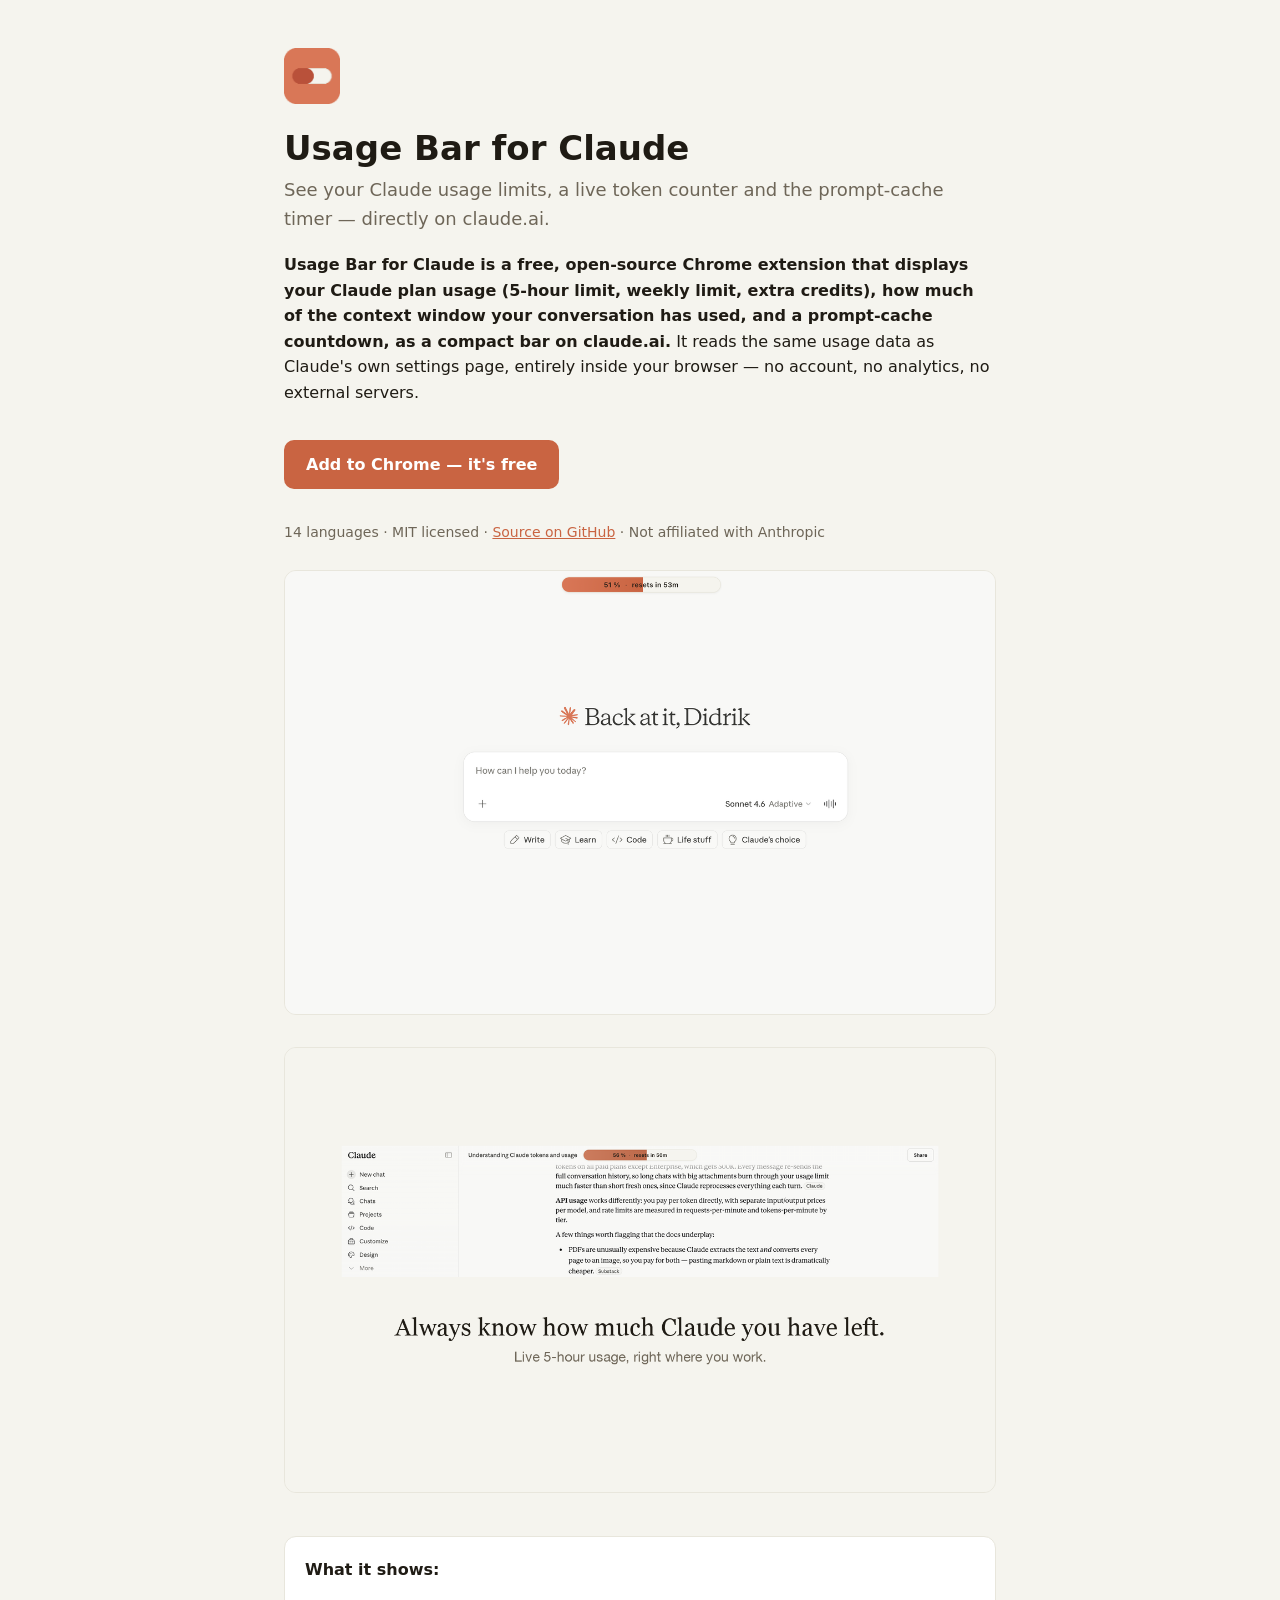
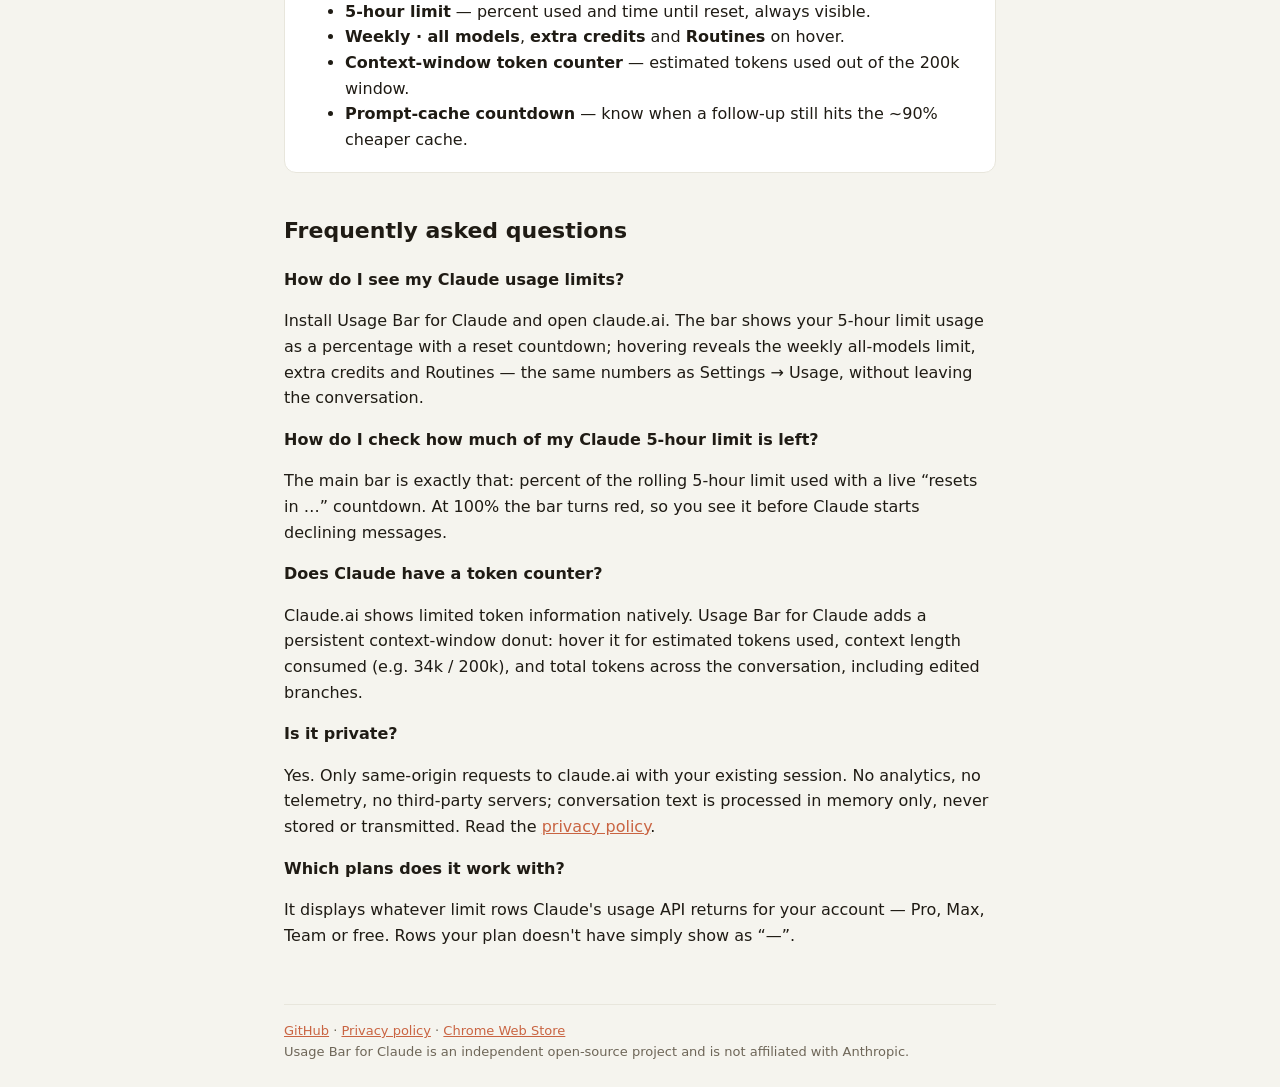
==== index.html @ 8d5065c7 "v1.0.0 WIP: smarter token estimator, AEO landing page, badge-prep polish Estimator: replace flat cha" ====
<!DOCTYPE html>
<html lang="en">
<head>
  <meta charset="UTF-8">
  <meta name="viewport" content="width=device-width, initial-scale=1">
  <title>Usage Bar for Claude — see your Claude usage limits, token counter & context window on claude.ai</title>
  <meta name="description" content="Usage Bar for Claude is a free, open-source Chrome extension that shows Claude plan usage limits (5-hour limit, weekly limit), a live token counter for the context window, and a prompt-cache countdown directly on claude.ai.">
  <link rel="canonical" href="https://disi910.github.io/claude-usage-bar/">
  <meta property="og:title" content="Usage Bar for Claude — Claude usage limits & token counter">
  <meta property="og:description" content="Free Chrome extension: see your Claude 5-hour limit, weekly limit, context-window token counter and prompt-cache timer directly on claude.ai. No analytics, no servers.">
  <meta property="og:type" content="website">
  <meta property="og:url" content="https://disi910.github.io/claude-usage-bar/">
  <meta property="og:image" content="https://disi910.github.io/claude-usage-bar/screenshots/01-home-1280.png">
  <script type="application/ld+json">
  {
    "@context": "https://schema.org",
    "@type": "SoftwareApplication",
    "name": "Usage Bar for Claude",
    "operatingSystem": "Chrome",
    "applicationCategory": "BrowserApplication",
    "offers": { "@type": "Offer", "price": "0", "priceCurrency": "USD" },
    "aggregateRating": { "@type": "AggregateRating", "ratingValue": "5.0", "ratingCount": "1" },
    "description": "A free, open-source Chrome extension that shows Claude plan usage limits (5-hour limit, weekly limit, extra credits), a live token counter for the context window, and a prompt-cache countdown directly on claude.ai.",
    "url": "https://disi910.github.io/claude-usage-bar/",
    "installUrl": "https://chromewebstore.google.com/detail/usage-bar-for-claude/imblbfhdbdecholhjbagcjahdkhidneb",
    "license": "https://opensource.org/licenses/MIT",
    "author": { "@type": "Person", "name": "Didrik Sivertsen" }
  }
  </script>
  <script type="application/ld+json">
  {
    "@context": "https://schema.org",
    "@type": "FAQPage",
    "mainEntity": [
      {
        "@type": "Question",
        "name": "How do I see my Claude usage limits?",
        "acceptedAnswer": { "@type": "Answer", "text": "Install Usage Bar for Claude, a free Chrome extension, and open claude.ai. It shows your 5-hour limit usage as a percentage with a reset countdown, and a hover panel with your weekly all-models limit, extra credits and Routines usage — the same numbers as Claude's Settings → Usage page, always visible." }
      },
      {
        "@type": "Question",
        "name": "How do I check how much of my Claude 5-hour limit is left?",
        "acceptedAnswer": { "@type": "Answer", "text": "The extension's main bar shows the percent of the rolling 5-hour limit used with a live 'resets in' countdown, and turns red at 100% so you see it before Claude starts declining messages." }
      },
      {
        "@type": "Question",
        "name": "Does Claude have a token counter?",
        "acceptedAnswer": { "@type": "Answer", "text": "Claude.ai shows limited token information natively. Usage Bar for Claude adds a persistent context-window donut: hover it to see estimated tokens used, context length consumed (for example 34k / 200k), and total tokens across the conversation." }
      },
      {
        "@type": "Question",
        "name": "Is Usage Bar for Claude private?",
        "acceptedAnswer": { "@type": "Answer", "text": "Yes. It makes only same-origin requests to claude.ai using your existing session. No analytics, no telemetry, no third-party servers. Conversation text is processed in memory only to estimate tokens and is never stored or transmitted." }
      },
      {
        "@type": "Question",
        "name": "Is Usage Bar for Claude free?",
        "acceptedAnswer": { "@type": "Answer", "text": "Yes — free and open source under the MIT license. Install it from the Chrome Web Store or load it from source on GitHub." }
      }
    ]
  }
  </script>
  <style>
    :root {
      --coral: #C96442;
      --fg: #1F1B14;
      --muted: #6E6658;
      --bg: #F5F4EE;
      --surface: #FFFFFF;
      --border: #E8E6DC;
    }
    @media (prefers-color-scheme: dark) {
      :root {
        --coral: #D97757;
        --fg: #F0EDE5;
        --muted: #B8B0A2;
        --bg: #2C2A26;
        --surface: #3A3631;
        --border: #4A453E;
      }
    }
    * { box-sizing: border-box; }
    body {
      font-family: -apple-system, "Segoe UI", system-ui, sans-serif;
      max-width: 760px;
      margin: 0 auto;
      padding: 48px 24px 24px;
      color: var(--fg);
      background: var(--bg);
      line-height: 1.6;
    }
    h1 { font-size: 34px; line-height: 1.2; margin: 16px 0 8px; }
    h2 { font-size: 22px; margin-top: 40px; }
    h3 { font-size: 16px; margin-bottom: 4px; }
    a { color: var(--coral); }
    .tagline { font-size: 18px; color: var(--muted); margin-top: 0; }
    .cta {
      display: inline-block;
      margin: 18px 0;
      padding: 12px 22px;
      background: var(--coral);
      color: #fff;
      border-radius: 10px;
      font-weight: 600;
      text-decoration: none;
    }
    .cta:hover { filter: brightness(1.07); }
    .meta { font-size: 14px; color: var(--muted); }
    img.shot {
      width: 100%;
      border-radius: 12px;
      border: 1px solid var(--border);
      margin: 12px 0;
    }
    .facts {
      background: var(--surface);
      border: 1px solid var(--border);
      border-radius: 12px;
      padding: 4px 20px;
      margin: 24px 0;
    }
    footer {
      margin-top: 56px;
      padding-top: 16px;
      border-top: 1px solid var(--border);
      font-size: 13px;
      color: var(--muted);
    }
  </style>
</head>
<body>
  <img src="icon128.png" width="56" height="56" alt="Usage Bar for Claude icon">
  <h1>Usage Bar for Claude</h1>
  <p class="tagline">See your Claude usage limits, a live token counter and the prompt-cache timer — directly on claude.ai.</p>

  <p><strong>Usage Bar for Claude is a free, open-source Chrome extension that displays your Claude plan usage
  (5-hour limit, weekly limit, extra credits), how much of the context window your conversation
  has used, and a prompt-cache countdown, as a compact bar on claude.ai.</strong> It reads the same
  usage data as Claude's own settings page, entirely inside your browser — no account, no analytics,
  no external servers.</p>

  <a class="cta" href="https://chromewebstore.google.com/detail/usage-bar-for-claude/imblbfhdbdecholhjbagcjahdkhidneb">Add to Chrome — it's free</a>
  <p class="meta">14 languages · MIT licensed · <a href="https://github.com/disi910/claude-usage-bar">Source on GitHub</a> · Not affiliated with Anthropic</p>

  <img class="shot" src="screenshots/01-home-1280.png" alt="Usage Bar for Claude showing the plan usage hover panel on claude.ai">
  <img class="shot" src="screenshots/03-closeup-1280.png" alt="Close-up of the usage bar inside the claude.ai chat box with context-window donut and cache timer">

  <div class="facts">
    <p><strong>What it shows:</strong></p>
    <ul>
      <li><strong>5-hour limit</strong> — percent used and time until reset, always visible.</li>
      <li><strong>Weekly · all models</strong>, <strong>extra credits</strong> and <strong>Routines</strong> on hover.</li>
      <li><strong>Context-window token counter</strong> — estimated tokens used out of the 200k window.</li>
      <li><strong>Prompt-cache countdown</strong> — know when a follow-up still hits the ~90% cheaper cache.</li>
    </ul>
  </div>

  <h2>Frequently asked questions</h2>

  <h3>How do I see my Claude usage limits?</h3>
  <p>Install Usage Bar for Claude and open claude.ai. The bar shows your 5-hour limit usage as a
  percentage with a reset countdown; hovering reveals the weekly all-models limit, extra credits and
  Routines — the same numbers as Settings → Usage, without leaving the conversation.</p>

  <h3>How do I check how much of my Claude 5-hour limit is left?</h3>
  <p>The main bar is exactly that: percent of the rolling 5-hour limit used with a live
  “resets in …” countdown. At 100% the bar turns red, so you see it before Claude starts
  declining messages.</p>

  <h3>Does Claude have a token counter?</h3>
  <p>Claude.ai shows limited token information natively. Usage Bar for Claude adds a persistent
  context-window donut: hover it for estimated tokens used, context length consumed
  (e.g. 34k / 200k), and total tokens across the conversation, including edited branches.</p>

  <h3>Is it private?</h3>
  <p>Yes. Only same-origin requests to claude.ai with your existing session. No analytics, no
  telemetry, no third-party servers; conversation text is processed in memory only, never stored
  or transmitted. Read the <a href="privacy-policy.html">privacy policy</a>.</p>

  <h3>Which plans does it work with?</h3>
  <p>It displays whatever limit rows Claude's usage API returns for your account — Pro, Max, Team
  or free. Rows your plan doesn't have simply show as “—”.</p>

  <footer>
    <a href="https://github.com/disi910/claude-usage-bar">GitHub</a> ·
    <a href="privacy-policy.html">Privacy policy</a> ·
    <a href="https://chromewebstore.google.com/detail/usage-bar-for-claude/imblbfhdbdecholhjbagcjahdkhidneb">Chrome Web Store</a><br>
    Usage Bar for Claude is an independent open-source project and is not affiliated with Anthropic.
  </footer>
</body>
</html>
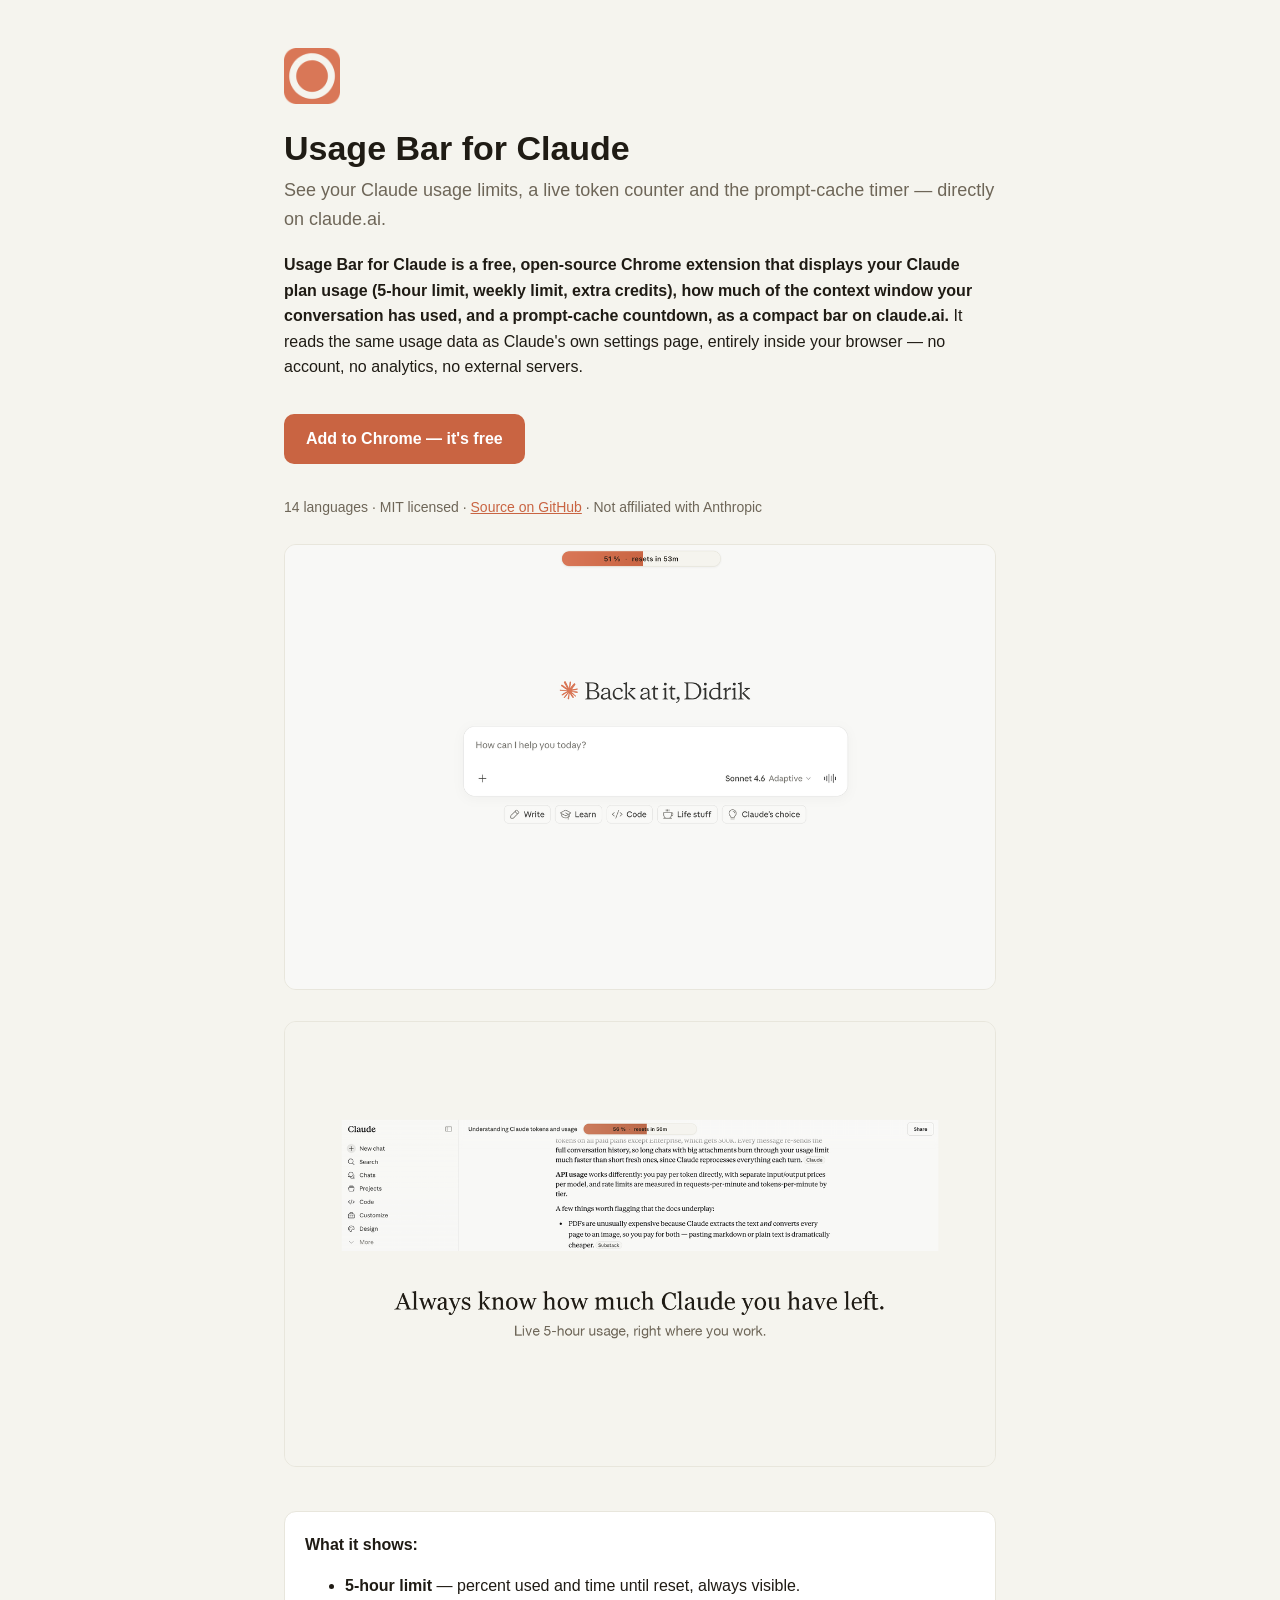
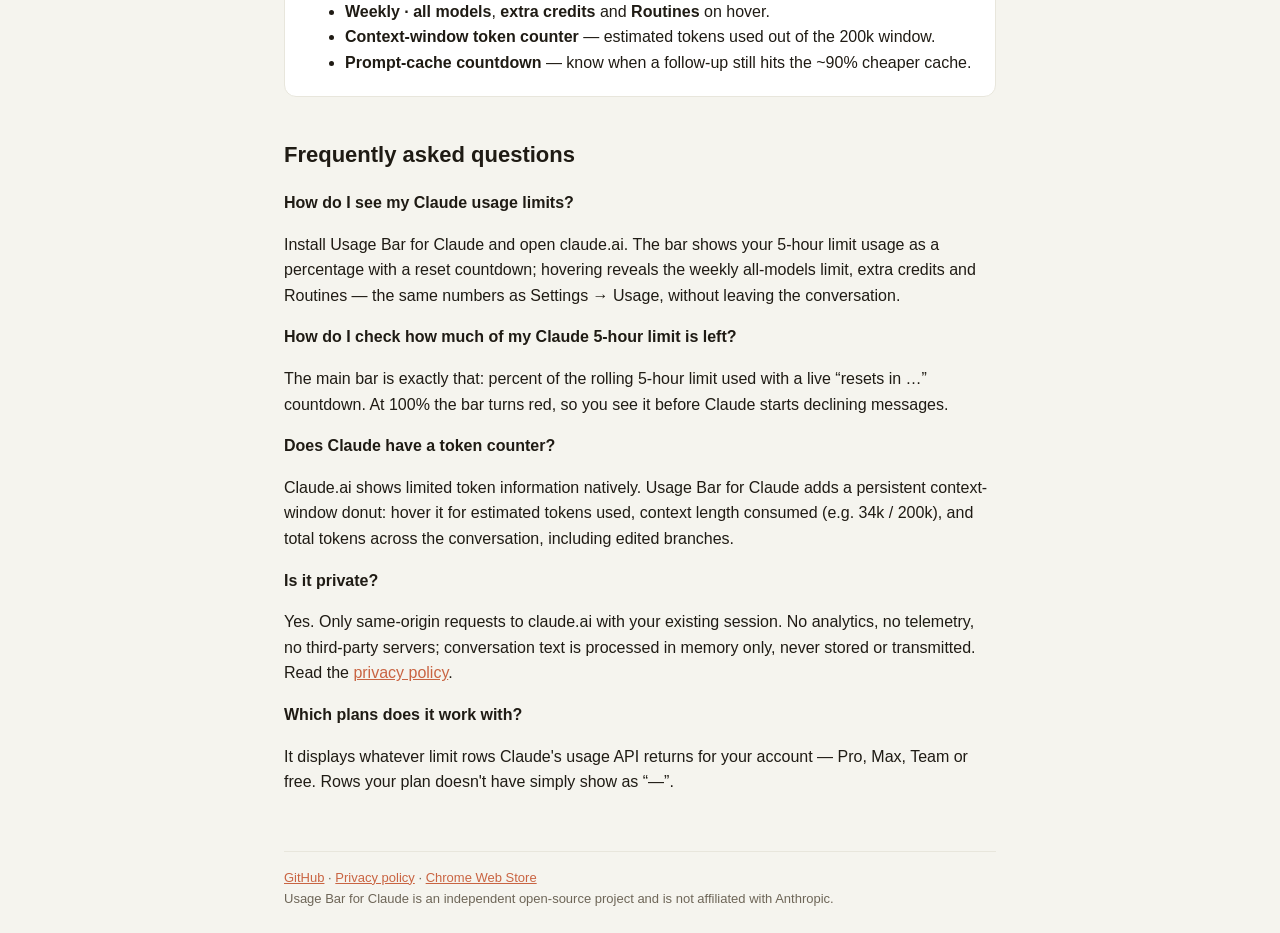
==== commit 5cc1c2e1: "Establish design identity: Helvetica, ring icon, status-first popup Sets the visual language down in" ====
--- a/index.html
+++ b/index.html
@@ -11,6 +11,18 @@
   <meta property="og:type" content="website">
   <meta property="og:url" content="https://disi910.github.io/claude-usage-bar/">
   <meta property="og:image" content="https://disi910.github.io/claude-usage-bar/screenshots/01-home-1280.png">
+  <!-- Google Analytics: create a second web stream for disi910.github.io in the
+       same GA4 property as the Chrome Web Store stream, then replace the
+       G-XXXXXXXXXX below (both places) with that stream's measurement ID. -->
+  <!--
+  <script async src="https://www.googletagmanager.com/gtag/js?id=G-XXXXXXXXXX"></script>
+  <script>
+    window.dataLayer = window.dataLayer || [];
+    function gtag(){dataLayer.push(arguments);}
+    gtag('js', new Date());
+    gtag('config', 'G-XXXXXXXXXX');
+  </script>
+  -->
   <script type="application/ld+json">
   {
     "@context": "https://schema.org",
@@ -81,7 +93,7 @@
     }
     * { box-sizing: border-box; }
     body {
-      font-family: -apple-system, "Segoe UI", system-ui, sans-serif;
+      font-family: "Helvetica Neue", Helvetica, Arial, sans-serif;
       max-width: 760px;
       margin: 0 auto;
       padding: 48px 24px 24px;
